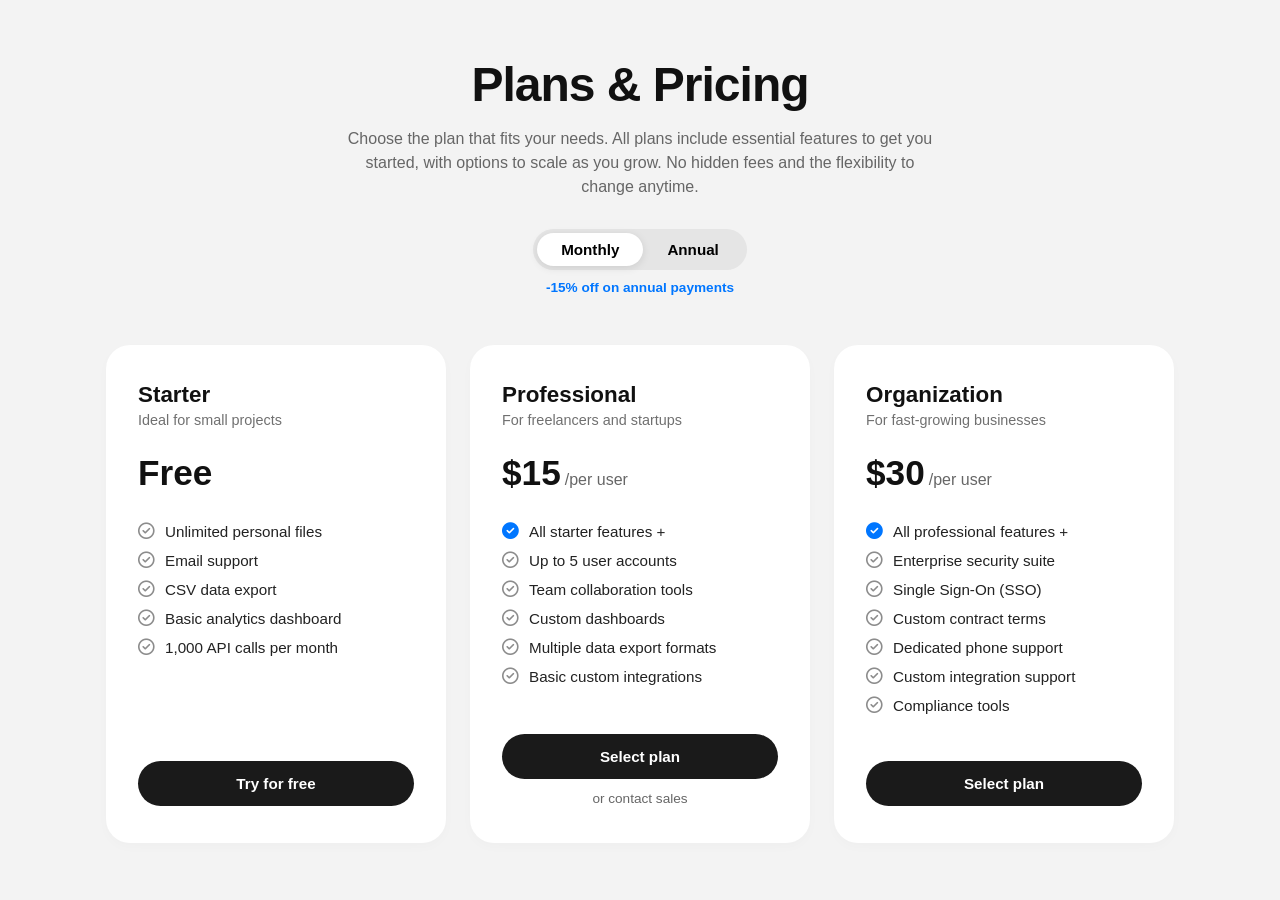
==== index2.html @ 2fce8695 "init commit" ====
<!doctype html>
<html lang="uk">
  <head>
    <meta charset="UTF-8" />
    <meta name="viewport" content="width=device-width, initial-scale=1.0" />
    <title>Plans & Pricing</title>
    <link
      rel="stylesheet"
      href="https://cdnjs.cloudflare.com/ajax/libs/font-awesome/6.4.0/css/all.min.css"
    />
    <link rel="stylesheet" href="style2.css" />
  </head>
  <body>
    <div class="pricing-container">
      <header class="pricing-header">
        <h1>Plans & Pricing</h1>
        <p>
          Choose the plan that fits your needs. All plans include essential
          features to get you started, with options to scale as you grow. No
          hidden fees and the flexibility to change anytime.
        </p>

        <div class="toggle-container">
          <div class="toggle-buttons">
            <button class="toggle-btn active">Monthly</button>
            <button class="toggle-btn">Annual</button>
          </div>
          <span class="discount-text">-15% off on annual payments</span>
        </div>
      </header>

      <div class="pricing-grid">
        <div class="pricing-card">
          <div class="card-content">
            <h2 class="plan-name">Starter</h2>
            <p class="plan-desc">Ideal for small projects</p>
            <div class="plan-price">Free</div>

            <ul class="features-list">
              <li>
                <i class="fa-regular fa-circle-check"></i> Unlimited personal
                files
              </li>
              <li><i class="fa-regular fa-circle-check"></i> Email support</li>
              <li>
                <i class="fa-regular fa-circle-check"></i> CSV data export
              </li>
              <li>
                <i class="fa-regular fa-circle-check"></i> Basic analytics
                dashboard
              </li>
              <li>
                <i class="fa-regular fa-circle-check"></i> 1,000 API calls per
                month
              </li>
            </ul>

            <button class="btn-primary">Try for free</button>
          </div>
        </div>

        <div class="pricing-card featured-hover">
          <div class="badge">MOST POPULAR PLAN</div>
          <div class="card-content">
            <h2 class="plan-name">Professional</h2>
            <p class="plan-desc">For freelancers and startups</p>
            <div class="plan-price">
              $15 <span class="period">/per user</span>
            </div>

            <ul class="features-list">
              <li class="highlight">
                <i class="fa-solid fa-circle-check"></i> All starter features +
              </li>
              <li>
                <i class="fa-regular fa-circle-check"></i> Up to 5 user accounts
              </li>
              <li>
                <i class="fa-regular fa-circle-check"></i> Team collaboration
                tools
              </li>
              <li>
                <i class="fa-regular fa-circle-check"></i> Custom dashboards
              </li>
              <li>
                <i class="fa-regular fa-circle-check"></i> Multiple data export
                formats
              </li>
              <li>
                <i class="fa-regular fa-circle-check"></i> Basic custom
                integrations
              </li>
            </ul>

            <button class="btn-primary">Select plan</button>
            <a href="#" class="contact-sales">or contact sales</a>
          </div>
        </div>

        <div class="pricing-card">
          <div class="card-content">
            <h2 class="plan-name">Organization</h2>
            <p class="plan-desc">For fast-growing businesses</p>
            <div class="plan-price">
              $30 <span class="period">/per user</span>
            </div>

            <ul class="features-list">
              <li class="highlight">
                <i class="fa-solid fa-circle-check"></i> All professional
                features +
              </li>
              <li>
                <i class="fa-regular fa-circle-check"></i> Enterprise security
                suite
              </li>
              <li>
                <i class="fa-regular fa-circle-check"></i> Single Sign-On (SSO)
              </li>
              <li>
                <i class="fa-regular fa-circle-check"></i> Custom contract terms
              </li>
              <li>
                <i class="fa-regular fa-circle-check"></i> Dedicated phone
                support
              </li>
              <li>
                <i class="fa-regular fa-circle-check"></i> Custom integration
                support
              </li>
              <li>
                <i class="fa-regular fa-circle-check"></i> Compliance tools
              </li>
            </ul>

            <button class="btn-primary">Select plan</button>
          </div>
        </div>
      </div>
    </div>
  </body>
</html>
---- style2.css ----
* {
    margin: 0;
    padding: 0;
    box-sizing: border-box;
    font-family: 'Segoe UI', Tahoma, Geneva, Verdana, sans-serif;
}

body {
    background-color: #f3f3f3;
    color: #111111;
    display: flex;
    justify-content: center;
    align-items: center;
    min-height: 100vh;
    padding: 40px 20px;
}

.pricing-container {
    max-width: 1200px;
    width: 100%;
    text-align: center;
}

.pricing-header h1 {
    font-size: 3rem;
    font-weight: 700;
    margin-bottom: 15px;
    letter-spacing: -1px;
}

.pricing-header p {
    color: #666;
    max-width: 600px;
    margin: 0 auto 30px auto;
    font-size: 1rem;
    line-height: 1.5;
}

.toggle-container {
    margin-bottom: 50px;
    display: flex;
    flex-direction: column;
    align-items: center;
    gap: 10px;
}

.toggle-buttons {
    background-color: #e5e5e5;
    padding: 4px;
    border-radius: 30px;
    display: inline-flex;
}

.toggle-btn {
    border: none;
    background: transparent;
    padding: 8px 24px;
    font-size: 0.95rem;
    font-weight: 600;
    cursor: pointer;
    border-radius: 20px;
    transition: all 0.2s ease;
}

.toggle-btn.active {
    background-color: #fff;
    box-shadow: 0 2px 8px rgba(0, 0, 0, 0.1);
}

.discount-text {
    color: #0076ff;
    font-size: 0.85rem;
    font-weight: 600;
}

.pricing-grid {
    display: flex;
    justify-content: center;
    align-items: stretch;
    gap: 24px;
    flex-wrap: wrap;
    margin-top: 20px;
}

.pricing-card {
    background: #ffffff;
    border: 2px solid transparent;
    border-radius: 24px;
    width: 340px;
    display: flex;
    flex-direction: column;
    position: relative;
    overflow: hidden;
    transition: transform 0.3s cubic-bezier(0.16, 1, 0.3, 1),
        border-color 0.3s ease,
        box-shadow 0.3s ease;
    box-shadow: 0 4px 12px rgba(0, 0, 0, 0.02);
}

.card-content {
    padding: 35px 30px;
    display: flex;
    flex-direction: column;
    height: 100%;
    text-align: left;
    transition: padding-top 0.3s ease;
}

.plan-name {
    font-size: 1.4rem;
    font-weight: 700;
    margin-bottom: 4px;
}

.plan-desc {
    color: #707070;
    font-size: 0.9rem;
    margin-bottom: 25px;
}

.plan-price {
    font-size: 2.2rem;
    font-weight: 700;
    margin-bottom: 30px;
    display: flex;
    align-items: baseline;
}

.plan-price .period {
    font-size: 1rem;
    color: #666;
    font-weight: 500;
    margin-left: 4px;
}

.features-list {
    list-style: none;
    margin-bottom: 35px;
    flex-grow: 1;
}

.features-list li {
    font-size: 0.95rem;
    margin-bottom: 12px;
    color: #222;
    display: flex;
    align-items: center;
    gap: 10px;
}

.features-list li i {
    color: #8c8c8c;
    font-size: 1.05rem;
}

.features-list li.highlight i {
    color: #0076ff;
}

.btn-primary {
    background-color: #1a1a1a;
    color: #ffffff;
    border: none;
    padding: 14px;
    border-radius: 30px;
    font-size: 0.95rem;
    font-weight: 600;
    cursor: pointer;
    width: 100%;
    transition: background-color 0.2s ease;
}

.btn-primary:hover {
    background-color: #333333;
}

.contact-sales {
    display: block;
    text-align: center;
    color: #666;
    font-size: 0.85rem;
    margin-top: 12px;
    text-decoration: none;
}

.contact-sales:hover {
    text-decoration: underline;
}

.pricing-card .badge {
    background-color: #ffb700;
    color: #111111;
    font-size: 0.75rem;
    font-weight: 800;
    letter-spacing: 1px;
    text-align: center;
    padding: 10px 0;
    width: 100%;
    position: absolute;
    top: -40px;
    left: 0;
    transition: top 0.3s ease;
}

.pricing-card.featured-hover:hover {
    transform: scale(1.03);
    border-color: #ffb700;
    box-shadow: 0 20px 40px rgba(255, 183, 0, 0.15);
}

.pricing-card.featured-hover:hover .badge {
    top: 0;
}

.pricing-card.featured-hover:hover .card-content {
    padding-top: 55px;
}
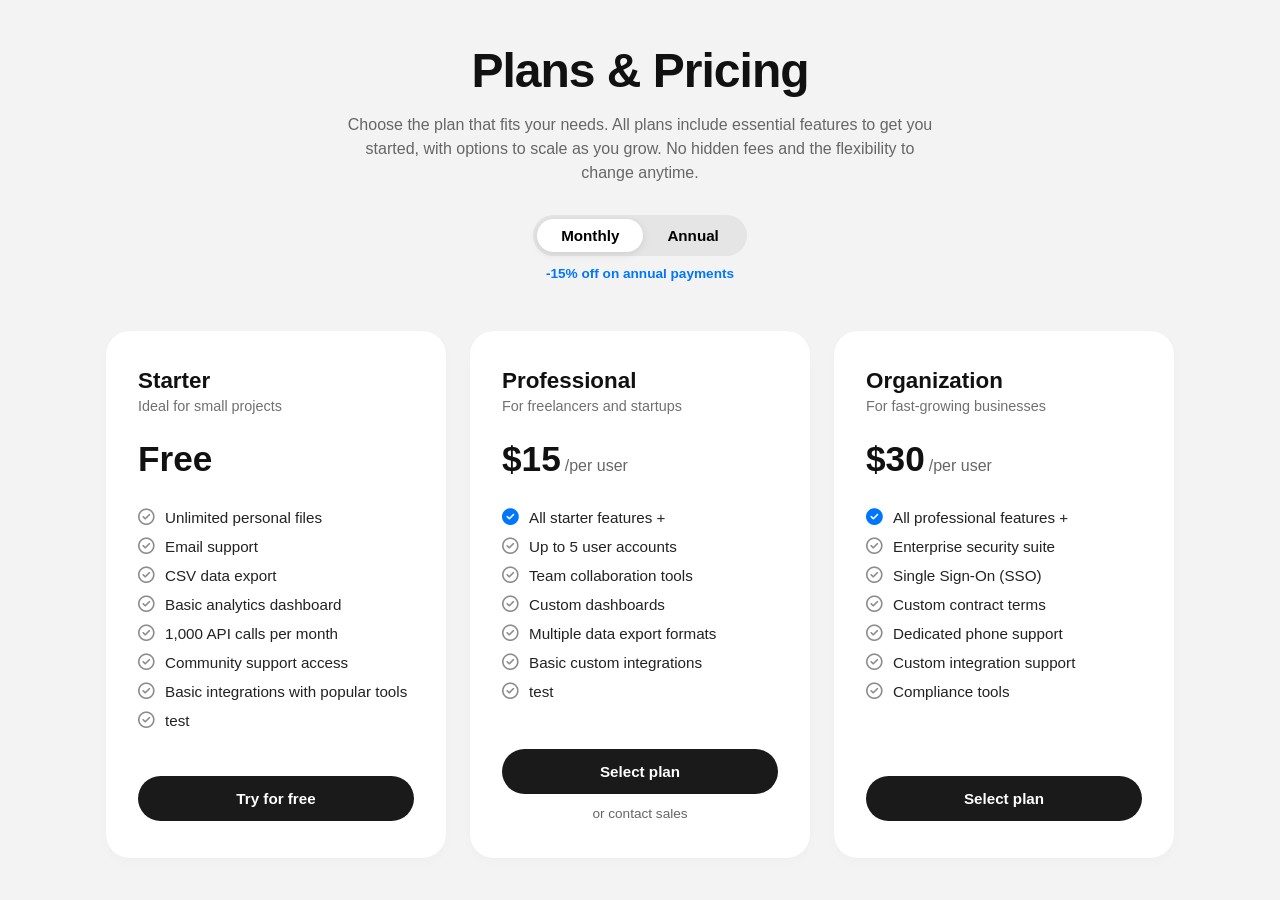
==== commit 366b28d0: "added loop and lists" ====
--- a/index2.html
+++ b/index2.html
@@ -36,24 +36,7 @@
             <p class="plan-desc">Ideal for small projects</p>
             <div class="plan-price">Free</div>
 
-            <ul class="features-list">
-              <li>
-                <i class="fa-regular fa-circle-check"></i> Unlimited personal
-                files
-              </li>
-              <li><i class="fa-regular fa-circle-check"></i> Email support</li>
-              <li>
-                <i class="fa-regular fa-circle-check"></i> CSV data export
-              </li>
-              <li>
-                <i class="fa-regular fa-circle-check"></i> Basic analytics
-                dashboard
-              </li>
-              <li>
-                <i class="fa-regular fa-circle-check"></i> 1,000 API calls per
-                month
-              </li>
-            </ul>
+            <ul class="features-list" id="starter-features"></ul>
 
             <button class="btn-primary">Try for free</button>
           </div>
@@ -68,29 +51,7 @@
               $15 <span class="period">/per user</span>
             </div>
 
-            <ul class="features-list">
-              <li class="highlight">
-                <i class="fa-solid fa-circle-check"></i> All starter features +
-              </li>
-              <li>
-                <i class="fa-regular fa-circle-check"></i> Up to 5 user accounts
-              </li>
-              <li>
-                <i class="fa-regular fa-circle-check"></i> Team collaboration
-                tools
-              </li>
-              <li>
-                <i class="fa-regular fa-circle-check"></i> Custom dashboards
-              </li>
-              <li>
-                <i class="fa-regular fa-circle-check"></i> Multiple data export
-                formats
-              </li>
-              <li>
-                <i class="fa-regular fa-circle-check"></i> Basic custom
-                integrations
-              </li>
-            </ul>
+            <ul class="features-list" id="professional-features"></ul>
 
             <button class="btn-primary">Select plan</button>
             <a href="#" class="contact-sales">or contact sales</a>
@@ -105,38 +66,13 @@
               $30 <span class="period">/per user</span>
             </div>
 
-            <ul class="features-list">
-              <li class="highlight">
-                <i class="fa-solid fa-circle-check"></i> All professional
-                features +
-              </li>
-              <li>
-                <i class="fa-regular fa-circle-check"></i> Enterprise security
-                suite
-              </li>
-              <li>
-                <i class="fa-regular fa-circle-check"></i> Single Sign-On (SSO)
-              </li>
-              <li>
-                <i class="fa-regular fa-circle-check"></i> Custom contract terms
-              </li>
-              <li>
-                <i class="fa-regular fa-circle-check"></i> Dedicated phone
-                support
-              </li>
-              <li>
-                <i class="fa-regular fa-circle-check"></i> Custom integration
-                support
-              </li>
-              <li>
-                <i class="fa-regular fa-circle-check"></i> Compliance tools
-              </li>
-            </ul>
+            <ul class="features-list" id="organization-features"></ul>
 
             <button class="btn-primary">Select plan</button>
           </div>
         </div>
       </div>
     </div>
+    <script src="./loopExample.js"></script>
   </body>
 </html>
